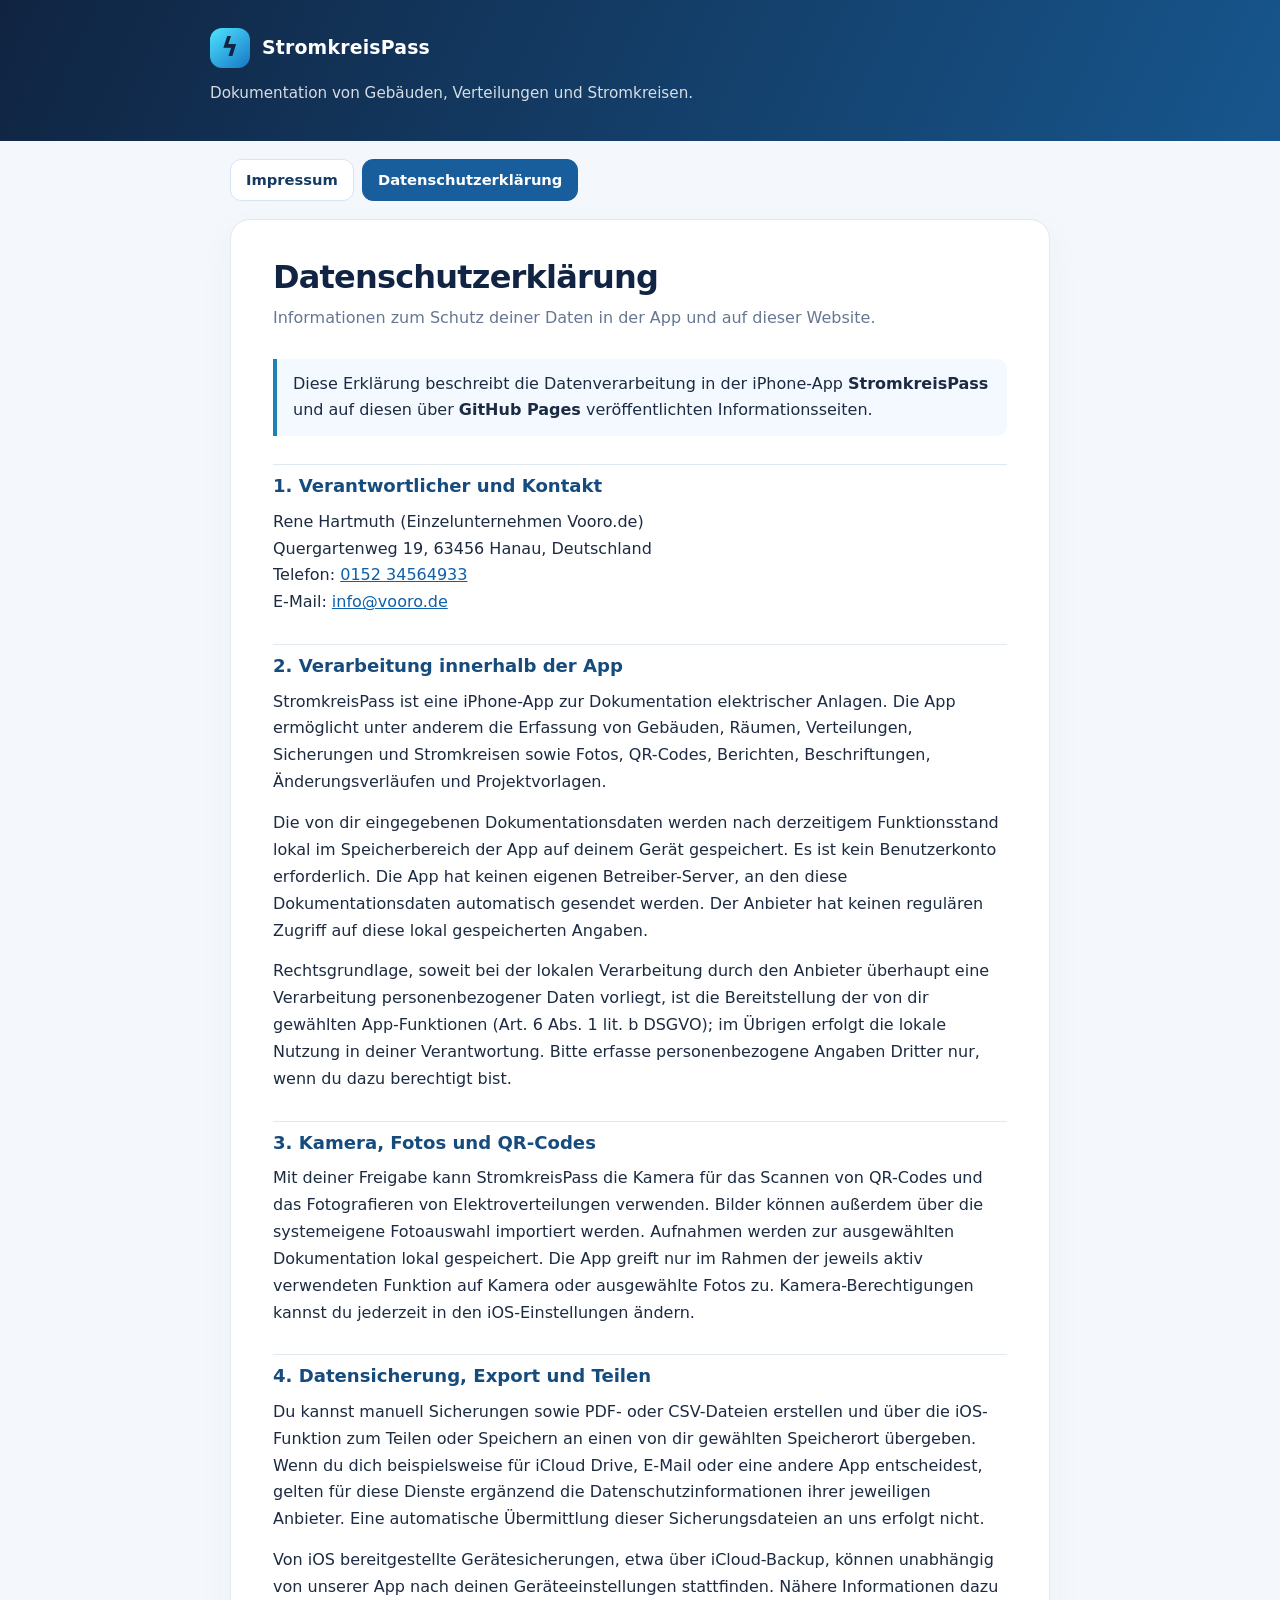
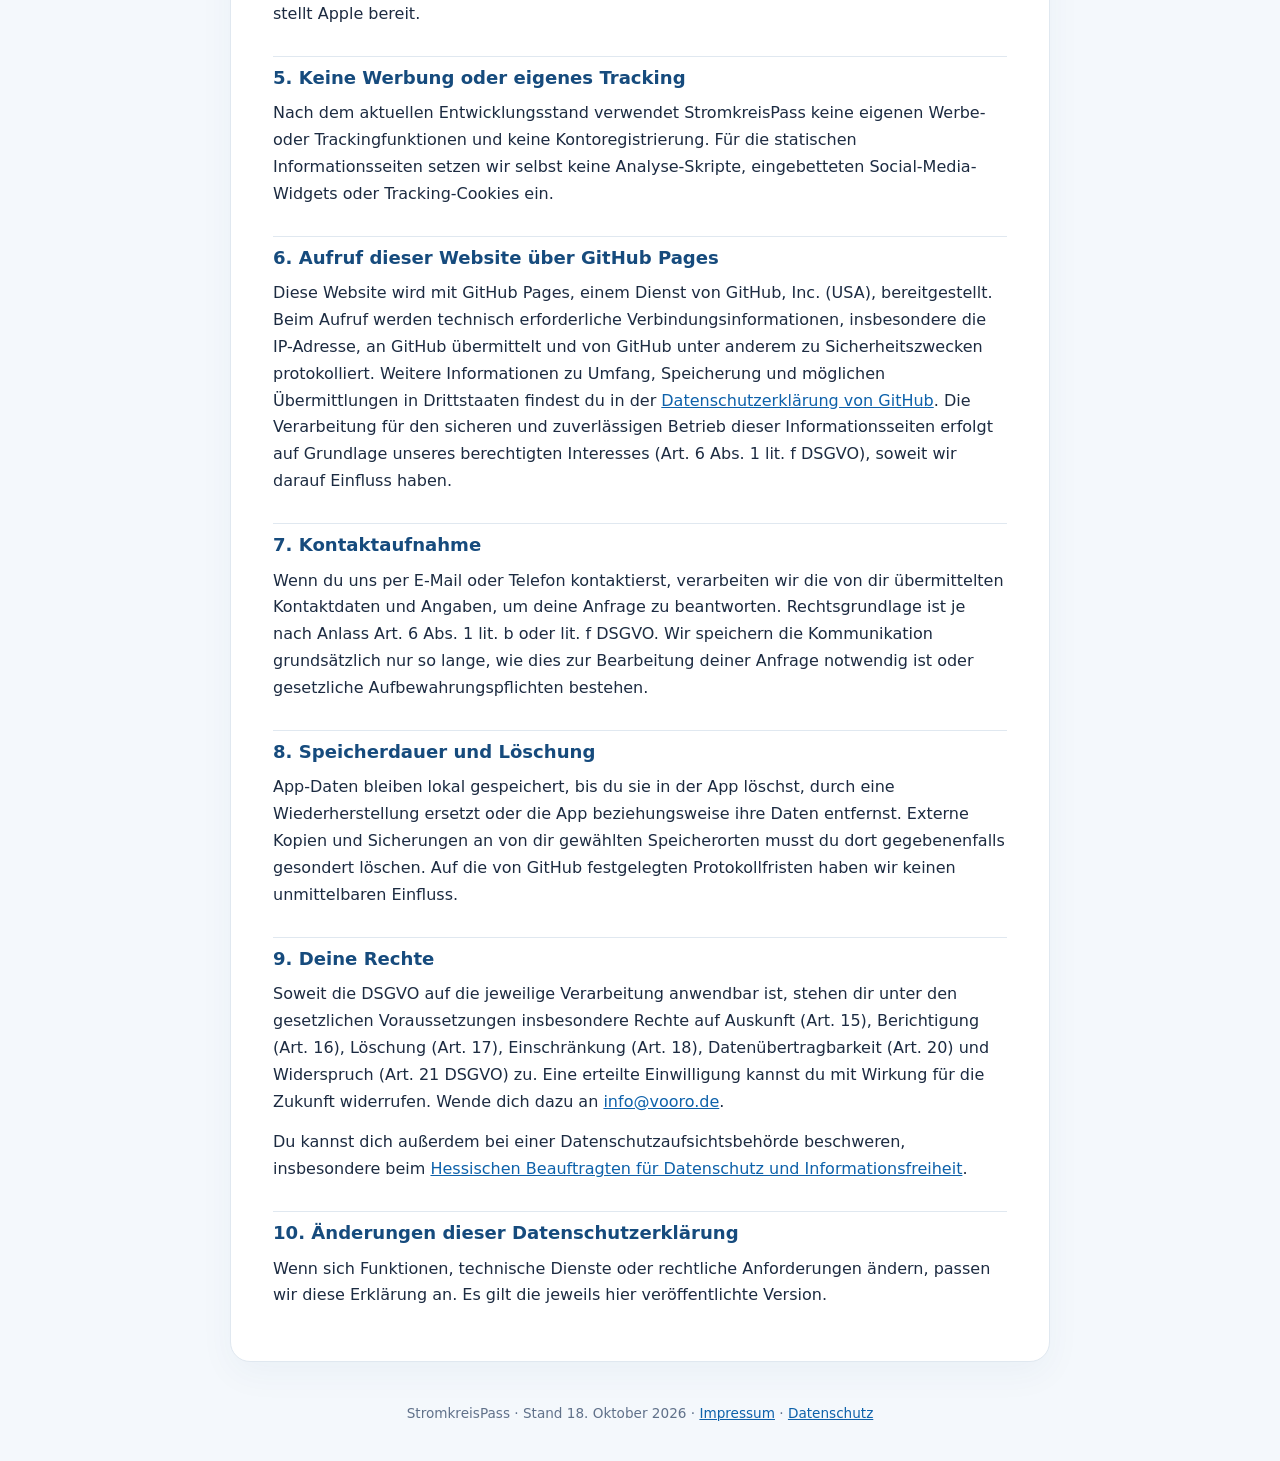
==== datenschutz.html @ a769bfb1 "Add files via upload" ====
<!doctype html>
<html lang="de">
<head><meta charset="utf-8"><meta name="viewport" content="width=device-width, initial-scale=1">
<meta name="color-scheme" content="light"><meta name="theme-color" content="#102441">
<meta name="description" content="Informationen zum Schutz deiner Daten in der App und auf dieser Website.">
<title>Datenschutzerklärung | StromkreisPass</title><style>
:root {color-scheme:light; --navy:#112443; --accent:#1c74cc; --ink:#1c2b41; --muted:#667791; --line:#e0e8f0; --bg:#f4f8fc; --white:#fff}
*{box-sizing:border-box} body{margin:0;font-family:-apple-system,BlinkMacSystemFont,"Segoe UI",system-ui,sans-serif;line-height:1.68;background:var(--bg);color:var(--ink)}
header{background:linear-gradient(115deg,#102441,#17568d);color:white;padding:28px max(20px,calc((100vw - 860px)/2)) 34px}
.brand{display:flex;align-items:center;gap:12px;font-weight:800;letter-spacing:.01em;font-size:1.18rem}
.mark{display:inline-flex;align-items:center;justify-content:center;width:40px;height:40px;border-radius:12px;background:linear-gradient(140deg,#4ee4ff,#1776c5);color:#102441;font-size:26px}
header p{margin:13px 0 0;opacity:.83;font-size:.95rem}
nav{max-width:860px;margin:18px auto 0;display:flex;gap:8px;flex-wrap:wrap;padding:0 20px}
nav a{color:#153b62;text-decoration:none;border:1px solid #d5e5f4;background:white;padding:8px 15px;border-radius:11px;font-size:.92rem;font-weight:650}
nav a[aria-current="page"]{color:white;background:#185d9c;border-color:#185d9c}
main{width:calc(100% - 40px);max-width:820px;margin:18px auto 40px;padding:38px 42px;background:var(--white);border:1px solid var(--line);border-radius:20px;box-shadow:0 12px 36px rgba(22,66,110,.045)}
h1{font-size:2rem;color:var(--navy);line-height:1.2;letter-spacing:-.025em;margin:0 0 8px} .lead{color:var(--muted);font-size:1rem;margin:0 0 27px}
h2{color:#164b7d;font-size:1.13rem;line-height:1.35;margin:28px 0 10px;padding-top:9px;border-top:1px solid var(--line)}
h3{font-size:1rem;color:#1d3e63;margin:21px 0 6px}p,ul{margin:8px 0 14px}ul{padding-left:22px}li{margin:5px 0} a{color:#0d61aa;overflow-wrap:anywhere}a:hover{text-decoration:underline}
.contact{border:1px solid #d7e5f2;background:#f6faff;border-radius:12px;padding:17px 19px;margin:20px 0}
.notice{border-left:4px solid #1d83b6;background:#f3f9ff;padding:12px 16px;border-radius:0 10px 10px 0;margin:20px 0}
footer{color:#60718a;text-align:center;max-width:820px;padding:0 20px 36px;margin:auto;font-size:.85rem}
@media(max-width:620px){main{padding:26px 20px;border-radius:14px}h1{font-size:1.7rem}header{padding:25px 22px 30px}}
@media(prefers-reduced-motion:no-preference){a{transition:color .15s,background .15s}}
</style></head>
<body>
<header><div class="brand"><span class="mark" aria-hidden="true">ϟ</span><span>StromkreisPass</span></div><p>Dokumentation von Gebäuden, Verteilungen und Stromkreisen.</p></header>
<nav aria-label="Rechtliche Informationen"><a href="./" >Impressum</a><a href="datenschutz.html" aria-current="page">Datenschutzerklärung</a></nav>
<main><h1>Datenschutzerklärung</h1><p class="lead">Informationen zum Schutz deiner Daten in der App und auf dieser Website.</p>
<div class="notice">Diese Erklärung beschreibt die Datenverarbeitung in der iPhone-App <strong>StromkreisPass</strong> und auf diesen über <strong>GitHub Pages</strong> veröffentlichten Informationsseiten.</div>
<h2>1. Verantwortlicher und Kontakt</h2>
<p>Rene Hartmuth (Einzelunternehmen Vooro.de)<br>Quergartenweg 19, 63456 Hanau, Deutschland<br>Telefon: <a href="tel:+4915234564933">0152 34564933</a><br>E-Mail: <a href="mailto:info@vooro.de">info@vooro.de</a></p>
<h2>2. Verarbeitung innerhalb der App</h2>
<p>StromkreisPass ist eine iPhone-App zur Dokumentation elektrischer Anlagen. Die App ermöglicht unter anderem die Erfassung von Gebäuden, Räumen, Verteilungen, Sicherungen und Stromkreisen sowie Fotos, QR-Codes, Berichten, Beschriftungen, Änderungsverläufen und Projektvorlagen.</p>
<p>Die von dir eingegebenen Dokumentationsdaten werden nach derzeitigem Funktionsstand lokal im Speicherbereich der App auf deinem Gerät gespeichert. Es ist kein Benutzerkonto erforderlich. Die App hat keinen eigenen Betreiber-Server, an den diese Dokumentationsdaten automatisch gesendet werden. Der Anbieter hat keinen regulären Zugriff auf diese lokal gespeicherten Angaben.</p>
<p>Rechtsgrundlage, soweit bei der lokalen Verarbeitung durch den Anbieter überhaupt eine Verarbeitung personenbezogener Daten vorliegt, ist die Bereitstellung der von dir gewählten App-Funktionen (Art. 6 Abs. 1 lit. b DSGVO); im Übrigen erfolgt die lokale Nutzung in deiner Verantwortung. Bitte erfasse personenbezogene Angaben Dritter nur, wenn du dazu berechtigt bist.</p>
<h2>3. Kamera, Fotos und QR-Codes</h2>
<p>Mit deiner Freigabe kann StromkreisPass die Kamera für das Scannen von QR-Codes und das Fotografieren von Elektroverteilungen verwenden. Bilder können außerdem über die systemeigene Fotoauswahl importiert werden. Aufnahmen werden zur ausgewählten Dokumentation lokal gespeichert. Die App greift nur im Rahmen der jeweils aktiv verwendeten Funktion auf Kamera oder ausgewählte Fotos zu. Kamera-Berechtigungen kannst du jederzeit in den iOS-Einstellungen ändern.</p>
<h2>4. Datensicherung, Export und Teilen</h2>
<p>Du kannst manuell Sicherungen sowie PDF- oder CSV-Dateien erstellen und über die iOS-Funktion zum Teilen oder Speichern an einen von dir gewählten Speicherort übergeben. Wenn du dich beispielsweise für iCloud Drive, E-Mail oder eine andere App entscheidest, gelten für diese Dienste ergänzend die Datenschutzinformationen ihrer jeweiligen Anbieter. Eine automatische Übermittlung dieser Sicherungsdateien an uns erfolgt nicht.</p>
<p>Von iOS bereitgestellte Gerätesicherungen, etwa über iCloud-Backup, können unabhängig von unserer App nach deinen Geräteeinstellungen stattfinden. Nähere Informationen dazu stellt Apple bereit.</p>
<h2>5. Keine Werbung oder eigenes Tracking</h2>
<p>Nach dem aktuellen Entwicklungsstand verwendet StromkreisPass keine eigenen Werbe- oder Trackingfunktionen und keine Kontoregistrierung. Für die statischen Informationsseiten setzen wir selbst keine Analyse-Skripte, eingebetteten Social-Media-Widgets oder Tracking-Cookies ein.</p>
<h2>6. Aufruf dieser Website über GitHub Pages</h2>
<p>Diese Website wird mit GitHub Pages, einem Dienst von GitHub, Inc. (USA), bereitgestellt. Beim Aufruf werden technisch erforderliche Verbindungsinformationen, insbesondere die IP-Adresse, an GitHub übermittelt und von GitHub unter anderem zu Sicherheitszwecken protokolliert. Weitere Informationen zu Umfang, Speicherung und möglichen Übermittlungen in Drittstaaten findest du in der <a href="https://docs.github.com/en/site-policy/privacy-policies/github-general-privacy-statement" rel="noopener noreferrer">Datenschutzerklärung von GitHub</a>. Die Verarbeitung für den sicheren und zuverlässigen Betrieb dieser Informationsseiten erfolgt auf Grundlage unseres berechtigten Interesses (Art. 6 Abs. 1 lit. f DSGVO), soweit wir darauf Einfluss haben.</p>
<h2>7. Kontaktaufnahme</h2>
<p>Wenn du uns per E-Mail oder Telefon kontaktierst, verarbeiten wir die von dir übermittelten Kontaktdaten und Angaben, um deine Anfrage zu beantworten. Rechtsgrundlage ist je nach Anlass Art. 6 Abs. 1 lit. b oder lit. f DSGVO. Wir speichern die Kommunikation grundsätzlich nur so lange, wie dies zur Bearbeitung deiner Anfrage notwendig ist oder gesetzliche Aufbewahrungspflichten bestehen.</p>
<h2>8. Speicherdauer und Löschung</h2>
<p>App-Daten bleiben lokal gespeichert, bis du sie in der App löschst, durch eine Wiederherstellung ersetzt oder die App beziehungsweise ihre Daten entfernst. Externe Kopien und Sicherungen an von dir gewählten Speicherorten musst du dort gegebenenfalls gesondert löschen. Auf die von GitHub festgelegten Protokollfristen haben wir keinen unmittelbaren Einfluss.</p>
<h2>9. Deine Rechte</h2>
<p>Soweit die DSGVO auf die jeweilige Verarbeitung anwendbar ist, stehen dir unter den gesetzlichen Voraussetzungen insbesondere Rechte auf Auskunft (Art. 15), Berichtigung (Art. 16), Löschung (Art. 17), Einschränkung (Art. 18), Datenübertragbarkeit (Art. 20) und Widerspruch (Art. 21 DSGVO) zu. Eine erteilte Einwilligung kannst du mit Wirkung für die Zukunft widerrufen. Wende dich dazu an <a href="mailto:info@vooro.de">info@vooro.de</a>.</p>
<p>Du kannst dich außerdem bei einer Datenschutzaufsichtsbehörde beschweren, insbesondere beim <a href="https://datenschutz.hessen.de/" rel="noopener noreferrer">Hessischen Beauftragten für Datenschutz und Informationsfreiheit</a>.</p>
<h2>10. Änderungen dieser Datenschutzerklärung</h2>
<p>Wenn sich Funktionen, technische Dienste oder rechtliche Anforderungen ändern, passen wir diese Erklärung an. Es gilt die jeweils hier veröffentlichte Version.</p>
</main>
<footer>StromkreisPass · Stand 18. Oktober 2026 · <a href="./">Impressum</a> · <a href="datenschutz.html">Datenschutz</a></footer>
</body></html>
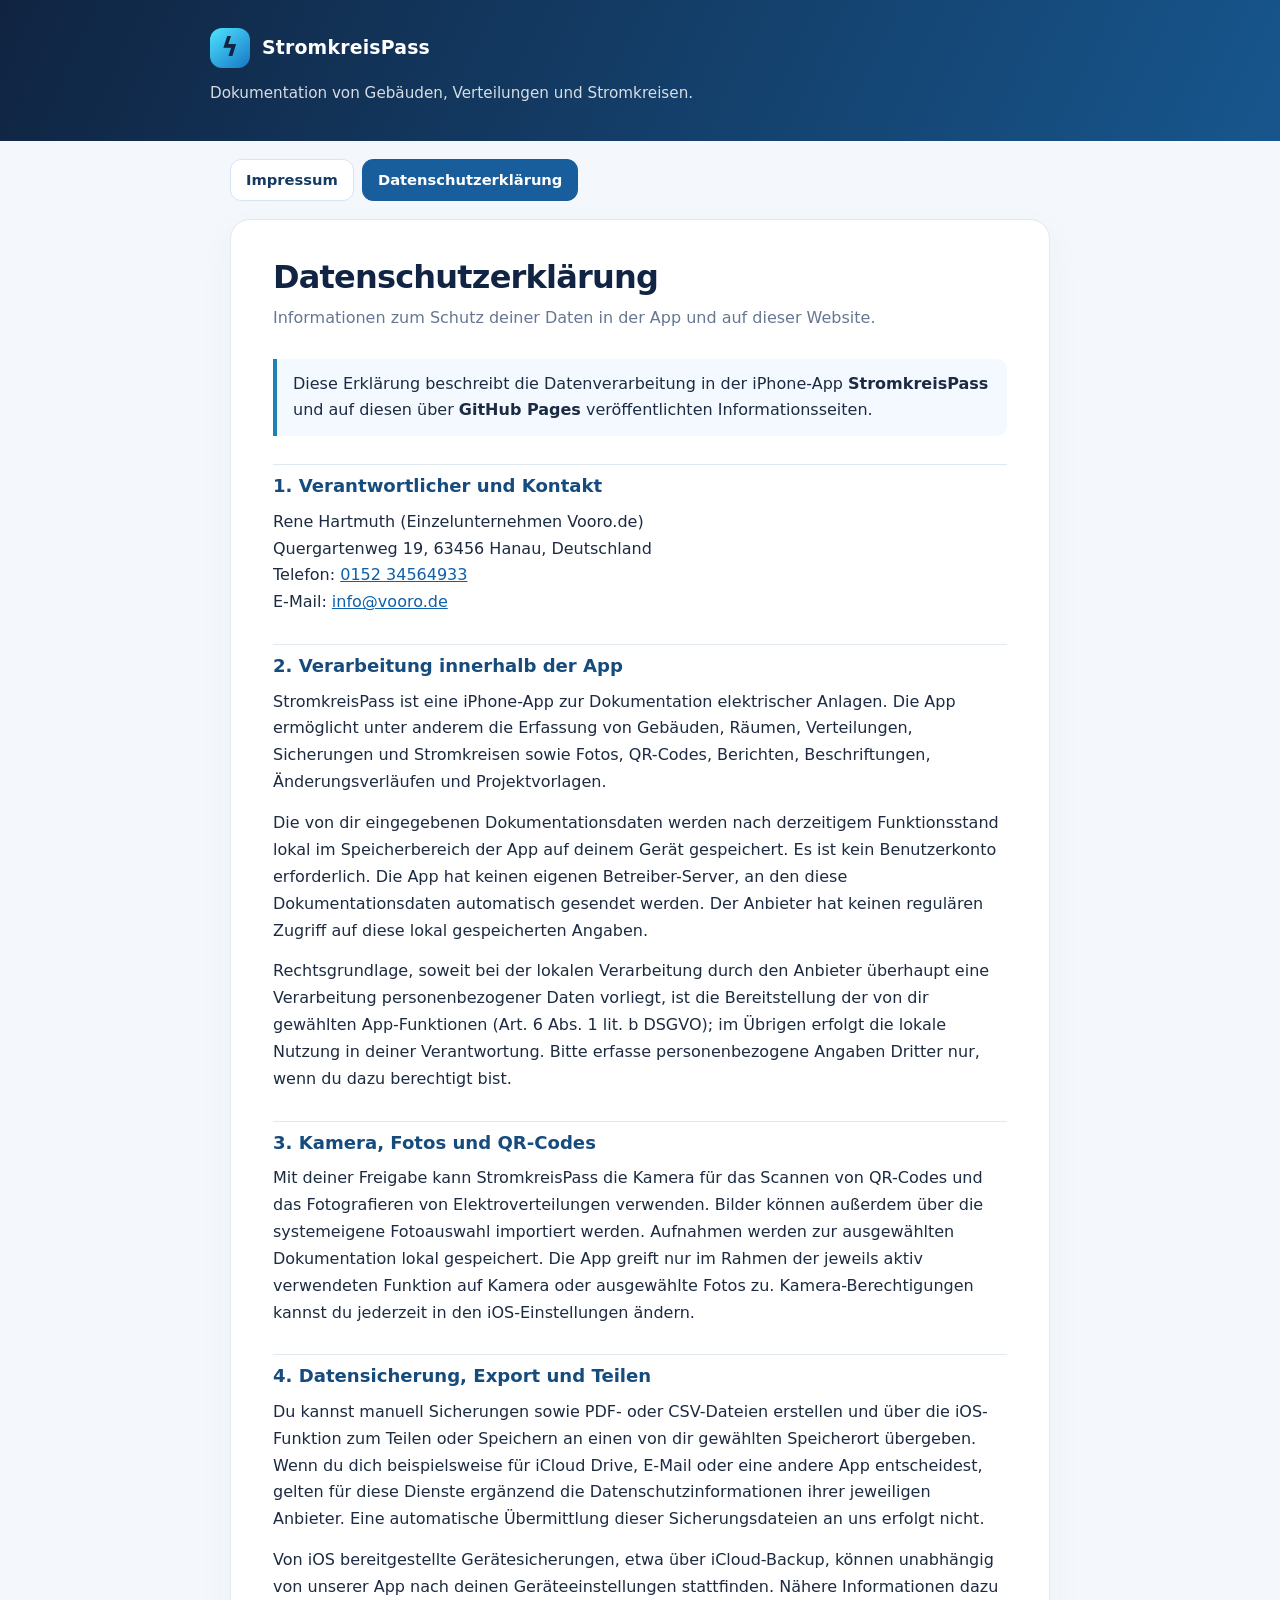
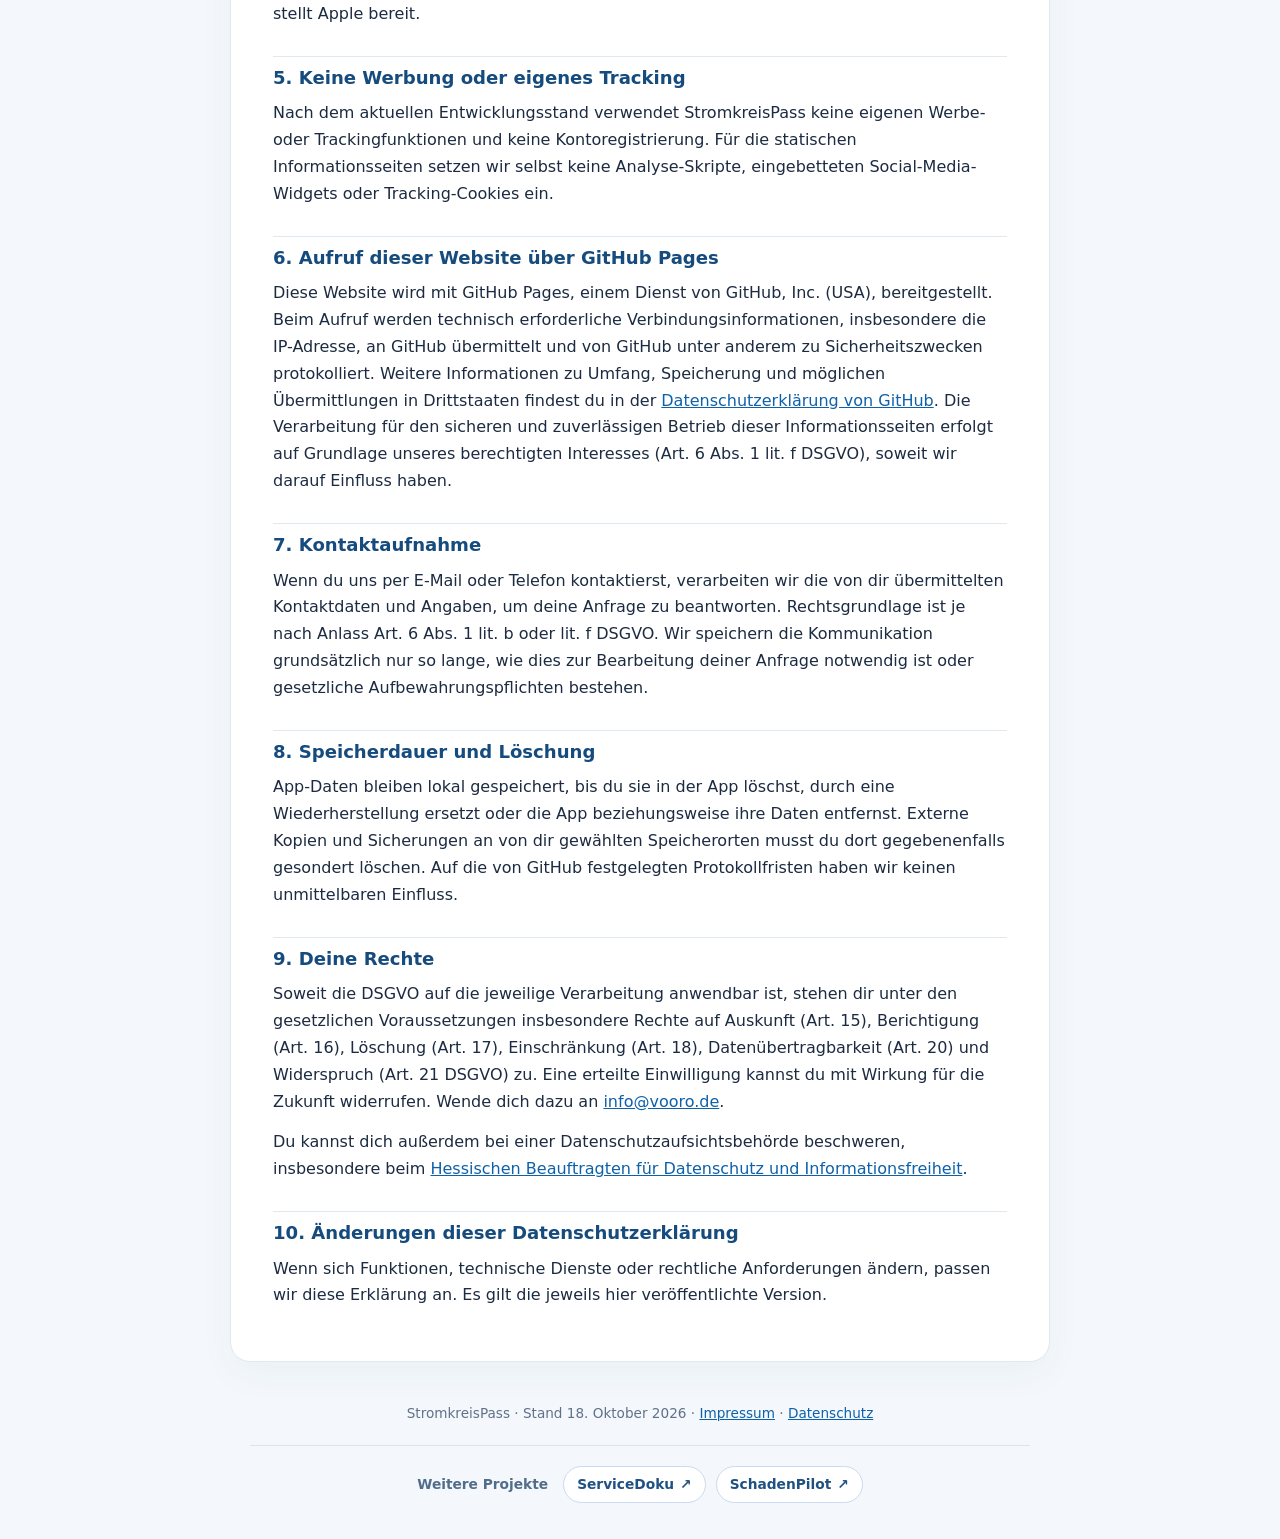
==== commit 72aa7e1b: "Weitere Projekte im Footer verlinken" ====
--- a/datenschutz.html
+++ b/datenschutz.html
@@ -22,6 +22,13 @@
 footer{color:#60718a;text-align:center;max-width:820px;padding:0 20px 36px;margin:auto;font-size:.85rem}
 @media(max-width:620px){main{padding:26px 20px;border-radius:14px}h1{font-size:1.7rem}header{padding:25px 22px 30px}}
 @media(prefers-reduced-motion:no-preference){a{transition:color .15s,background .15s}}
+
+/* Weitere Projekte im Impressum / Datenschutz */
+.other-projects-legal{display:flex;align-items:center;justify-content:center;gap:10px;flex-wrap:wrap;border-top:1px solid #dce5ef;margin:20px auto 0;padding-top:20px}
+.other-projects-legal .other-projects-label{font-size:.86rem;color:#526d8a;font-weight:750;margin-right:5px}
+.other-projects-legal a{display:inline-flex;align-items:center;gap:6px;border:1px solid #c9dbee;border-radius:999px;padding:6px 13px;background:#fff;color:#205281;text-decoration:none;font-size:.86rem;font-weight:650}
+.other-projects-legal a:hover,.other-projects-legal a:focus-visible{border-color:#1c74cc;background:#eaf3ff;color:#175a9c}
+
 </style></head>
 <body>
 <header><div class="brand"><span class="mark" aria-hidden="true">ϟ</span><span>StromkreisPass</span></div><p>Dokumentation von Gebäuden, Verteilungen und Stromkreisen.</p></header>
@@ -53,5 +60,10 @@
 <h2>10. Änderungen dieser Datenschutzerklärung</h2>
 <p>Wenn sich Funktionen, technische Dienste oder rechtliche Anforderungen ändern, passen wir diese Erklärung an. Es gilt die jeweils hier veröffentlichte Version.</p>
 </main>
-<footer>StromkreisPass · Stand 18. Oktober 2026 · <a href="./">Impressum</a> · <a href="datenschutz.html">Datenschutz</a></footer>
+<footer>StromkreisPass · Stand 18. Oktober 2026 · <a href="./">Impressum</a> · <a href="datenschutz.html">Datenschutz</a><nav class="other-projects-legal" aria-label="Weitere Projekte">
+  <span class="other-projects-label">Weitere Projekte</span>
+  <a href="https://rhartmuth.github.io/servicedoku-website/" target="_blank" rel="noopener noreferrer">ServiceDoku <span aria-hidden="true">↗</span></a>
+  <a href="https://rhartmuth.github.io/schadenpilot-website/" target="_blank" rel="noopener noreferrer">SchadenPilot <span aria-hidden="true">↗</span></a>
+</nav>
+</footer>
 </body></html>
